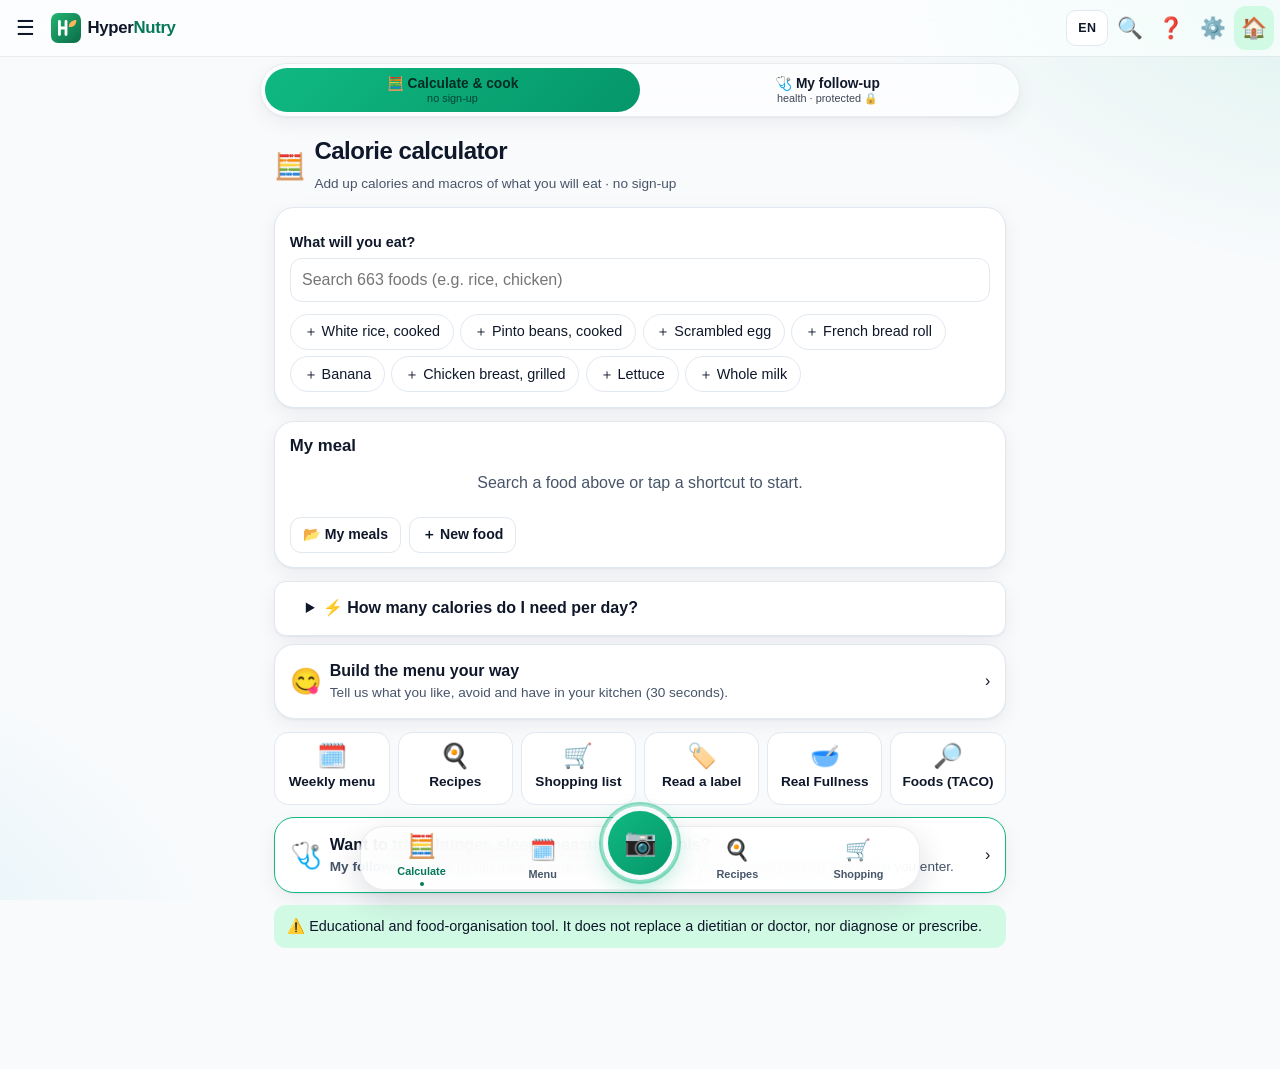
==== index.html @ 32ed301c "v0.2.1: base visual mobile (design system do blueprint) - Cores Obsidiana/Alabastro + Esmeralda, Âmb" ====
<!doctype html>
<html lang="pt-BR">
<head>
<meta charset="utf-8">
<meta name="viewport" content="width=device-width, initial-scale=1, viewport-fit=cover">
<title>HyperNutry</title>
<meta name="description" content="HyperNutry — nutrição fácil, ao alcance de todos. Saciedade de verdade, sem passar fome.">
<meta name="theme-color" content="#f8fafc" media="(prefers-color-scheme: light)">
<meta name="theme-color" content="#0f172a" media="(prefers-color-scheme: dark)">
<link rel="manifest" href="manifest.json">
<link rel="icon" href="img/favicon.png">
<link rel="apple-touch-icon" href="img/apple-touch-icon.png">
<link rel="stylesheet" href="css/style.css">
</head>
<body>
<header id="top" class="top"></header>
<nav id="parts" class="parts hide" aria-label="Partes do app"></nav>
<main><div id="app" aria-live="polite"></div></main>
<nav id="bn" class="bn hide" aria-label="Navegação"></nav>
<div id="layers"></div>
<noscript>O HyperNutry precisa de JavaScript ativado.</noscript>
<script src="js/data-foods.js"></script>
<script src="js/data-taco.js"></script>
<script src="js/data-recipes.js"></script>
<script src="js/calc.js"></script>
<script src="js/ocr.js"></script>
<script src="js/core.js"></script>
<script src="js/ui.js"></script>
<script src="js/v-home.js"></script>
<script src="js/v-food.js"></script>
<script src="js/v-plan.js"></script>
<script src="js/v-body.js"></script>
<script src="js/v-meta.js"></script>
<script src="js/v-calc.js"></script>
<script>HN.start();</script>
</body>
</html>
---- css/style.css ----
/* HyperNutry — estilo mobile-first. Sem framework. Tamanhos em rem (texto cresce até 200%). */
/* Design system (v0.2.1): Obsidiana/Alabastro + Verde Esmeralda, vidro (glass) no cabeçalho, seletor e barras.
 * Cores de destaque (#10B981, #F59E0B) são para preencher; texto colorido usa a versão escura (--brand-tx),
 * porque o verde vivo sobre branco não passa no contraste mínimo (WCAG 4,5:1). */
:root {
  --bg: #f8fafc; --card: #ffffff; --ink: #0f172a; --muted: #475569; --line: #e2e8f0;
  --brand: #10b981; --brand-2: #059669; --brand-ink: #022c22; --brand-tx: #047857; --brand-soft: #d1fae5;
  --accent: #f59e0b; --accent-ink: #1c1917; --accent-soft: #fef3c7;
  --cyan: #06b6d4; --violet: #8b5cf6; --violet-strong: #7c3aed; --violet-soft: #ede9fe; --sage: #94a3b8;
  --warn: #b45309; --warn-soft: #fef3c7; --bad: #b91c1c; --bad-soft: #fee2e2; --ok: #047857; --ok-soft: #d1fae5;
  --glass: rgba(255,255,255,.65); --glass-bar: rgba(255,255,255,.88); --glass-solid: #ffffff; --glass-border: rgba(15,23,42,.08); --blur: blur(20px) saturate(180%);
  --shadow: 0 1px 2px rgba(15,23,42,.05), 0 6px 20px rgba(15,23,42,.06);
  --shadow-float: 0 10px 30px rgba(15,23,42,.14);
  --glow-a: rgba(16,185,129,.16); --glow-b: rgba(6,182,212,.12);
  --r: 20px; --hh: 56px; --bn: 74px; --fs: 100%;
  --ease: cubic-bezier(.4,0,.2,1); --spring: cubic-bezier(.34,1.56,.64,1);
  --font: "SF Pro Display", "SF Pro Text", -apple-system, BlinkMacSystemFont, "Inter", "Plus Jakarta Sans", "Segoe UI", Roboto, "Helvetica Neue", sans-serif;
}
:root[data-theme="dark"] {
  --bg: #0f172a; --card: #1e293b; --ink: #f1f5f9; --muted: #94a3b8; --line: #334155;
  --brand-ink: #022c22; --brand-tx: #34d399; --brand-soft: #064e3b;
  --accent-soft: #451a03; --violet-soft: #2e1065;
  --warn: #fbbf24; --warn-soft: #422006; --bad: #fca5a5; --bad-soft: #450a0a; --ok: #6ee7b7; --ok-soft: #064e3b;
  --glass: rgba(30,41,59,.70); --glass-bar: rgba(30,41,59,.90); --glass-solid: #1e293b; --glass-border: rgba(255,255,255,.10);
  --shadow: 0 1px 2px rgba(0,0,0,.4); --shadow-float: 0 10px 30px rgba(0,0,0,.5);
  --glow-a: rgba(16,185,129,.14); --glow-b: rgba(139,92,246,.10);
}
@media (prefers-color-scheme: dark) {
  :root:not([data-theme="light"]):not([data-theme="dark"]) {
    --bg: #0f172a; --card: #1e293b; --ink: #f1f5f9; --muted: #94a3b8; --line: #334155;
    --brand-ink: #022c22; --brand-tx: #34d399; --brand-soft: #064e3b;
    --accent-soft: #451a03; --violet-soft: #2e1065;
    --warn: #fbbf24; --warn-soft: #422006; --bad: #fca5a5; --bad-soft: #450a0a; --ok: #6ee7b7; --ok-soft: #064e3b;
    --glass: rgba(30,41,59,.70); --glass-bar: rgba(30,41,59,.90); --glass-solid: #1e293b; --glass-border: rgba(255,255,255,.10);
    --shadow: 0 1px 2px rgba(0,0,0,.4); --shadow-float: 0 10px 30px rgba(0,0,0,.5);
    --glow-a: rgba(16,185,129,.14); --glow-b: rgba(139,92,246,.10);
  }
}
:root[data-contrast="alto"] { --ink: #000; --muted: #222; --line: #000; --bg: #fff; --card: #fff; --brand: #047857; --brand-ink: #fff; --brand-tx: #065f46; --glass: #fff; --glass-bar: #fff; --glow-a: transparent; --glow-b: transparent; }
:root[data-contrast="alto"][data-theme="dark"] { --ink: #fff; --muted: #eee; --line: #fff; --bg: #000; --card: #000; --brand: #5df0a8; --brand-ink: #000; --brand-tx: #5df0a8; --glass: #000; --glass-bar: #000; }
:root[data-links="sub"] a { text-decoration: underline; }
:root[data-motion="reduzir"] * { animation: none !important; transition: none !important; }
@media (prefers-reduced-motion: reduce) { * { animation: none !important; transition: none !important; } }

* { box-sizing: border-box; -webkit-tap-highlight-color: transparent; }
html { font-size: var(--fs); scroll-padding-top: calc(var(--hh) + 8px); }
body { margin: 0; background: var(--bg); color: var(--ink); font: 1rem/1.5 var(--font); overflow-x: hidden; }
h1, h2, h3 { line-height: 1.2; margin: 0 0 .5rem; }
h1 { font-size: 1.5rem; } h2 { font-size: 1.2rem; } h3 { font-size: 1.05rem; }
p { margin: 0 0 .75rem; }
a { color: var(--brand-tx); }
button, input, select, textarea { font: inherit; color: inherit; }
img, svg { max-width: 100%; }
.muted { color: var(--muted); } .small { font-size: .85rem; } .tiny { font-size: .75rem; }
.center { text-align: center; } .right { text-align: right; } .grow { flex: 1; min-width: 0; }
.row { display: flex; gap: .5rem; align-items: center; } .wrap { flex-wrap: wrap; } .col { display: flex; flex-direction: column; gap: .5rem; }
.gap1 { gap: .25rem; } .gap3 { gap: 1rem; } .mt { margin-top: .75rem; } .mb { margin-bottom: .75rem; } .mt2 { margin-top: 1.25rem; }
.hide { display: none !important; }
.sr { position: absolute; width: 1px; height: 1px; overflow: hidden; clip: rect(0 0 0 0); white-space: nowrap; }

/* cabeçalho */
.top { position: sticky; top: 0; z-index: 30; height: var(--hh); display: flex; align-items: center; gap: .1rem; padding: 0 .35rem; padding-top: env(safe-area-inset-top); box-sizing: content-box; background: var(--glass); -webkit-backdrop-filter: var(--blur); backdrop-filter: var(--blur); border-bottom: 1px solid var(--glass-border); }
.ib { width: 2.5rem; height: 2.75rem; min-width: 2.5rem; border: 0; background: transparent; border-radius: 12px; font-size: 1.3rem; display: grid; place-items: center; cursor: pointer; color: var(--ink); }
.ib:active { background: var(--brand-soft); }
.ib[aria-current="page"] { background: var(--brand-soft); }
.brand { display: flex; align-items: center; gap: .4rem; border: 0; background: transparent; padding: .25rem; cursor: pointer; min-width: 0; font-weight: 800; font-size: 1.05rem; letter-spacing: -.02em; color: var(--ink); }
.brand svg { width: 30px; height: 30px; flex: none; }
.brand b { color: var(--brand-tx); }
.langbtn { font-size: .78rem; font-weight: 800; letter-spacing: .02em; border: 1.5px solid var(--line); border-radius: 10px; width: 2.6rem; height: 2.2rem; background: var(--card); cursor: pointer; }
@media (max-width: 400px) { .brand span { display: none; } }

/* área principal */
main { padding: .85rem .9rem calc(var(--bn) + 1.2rem); max-width: 760px; margin: 0 auto; min-height: calc(100vh - var(--hh)); }
main.wide { max-width: 1100px; }
.view { animation: vin .22s var(--ease); }
@keyframes vin { from { opacity: 0; transform: translateY(8px); } to { opacity: 1; transform: none; } }
.page-title { display: flex; align-items: center; gap: .5rem; margin-bottom: .75rem; }
.page-title .em { font-size: 1.6rem; }

/* cartões */
.card { background: var(--card); border: 1px solid var(--line); border-radius: var(--r); padding: .9rem; box-shadow: var(--shadow); margin-bottom: .8rem; }
.card.tap { cursor: pointer; transition: transform .15s var(--ease); } .card.tap:active { transform: scale(.985); }
.card h3 { margin-bottom: .35rem; }
.hero { background: radial-gradient(120% 140% at 100% 0%, rgba(16,185,129,.55), transparent 55%), radial-gradient(90% 120% at 0% 100%, rgba(6,182,212,.35), transparent 60%), #0f172a; color: #f8fafc; border: 1px solid rgba(255,255,255,.08); }
.hero .muted { color: rgba(255,255,255,.85); } .hero a { color: #fff; }
.notice { border-radius: 12px; padding: .65rem .8rem; font-size: .9rem; margin-bottom: .75rem; }
.notice.info { background: var(--brand-soft); } .notice.warn { background: var(--warn-soft); } .notice.bad { background: var(--bad-soft); } .notice.ok { background: var(--ok-soft); }

/* botões e campos */
.btn { display: inline-flex; align-items: center; justify-content: center; gap: .4rem; min-height: 2.75rem; padding: .55rem 1.1rem; border: 0; border-radius: 14px; background: var(--brand); color: var(--brand-ink); font-weight: 700; cursor: pointer; text-decoration: none; transition: transform .12s var(--ease); }
.btn:active { transform: scale(.97); }
.btn.sec { background: var(--brand-soft); color: var(--ink); } .btn.ghost { background: transparent; border: 1.5px solid var(--line); color: var(--ink); }
.btn.acc { background: var(--accent); color: var(--accent-ink); } .btn.bad { background: var(--bad); color: #fff; }
.btn.sm { min-height: 2.25rem; padding: .3rem .75rem; font-size: .88rem; border-radius: 11px; } .btn.block { display: flex; width: 100%; }
.btn[disabled] { opacity: .5; pointer-events: none; }
label.f { display: block; font-weight: 600; font-size: .9rem; margin: .65rem 0 .25rem; }
input[type=text], input[type=number], input[type=date], input[type=search], select, textarea { width: 100%; min-height: 2.75rem; padding: .5rem .7rem; border: 1.5px solid var(--line); border-radius: 12px; background: var(--card); }
textarea { min-height: 6rem; }
input:focus, select:focus, textarea:focus, button:focus-visible, .chip:focus-visible, .card.tap:focus-visible { outline: 3px solid color-mix(in srgb, var(--brand) 55%, transparent); outline-offset: 2px; }
input[type=range] { width: 100%; accent-color: var(--brand); height: 2rem; }
.chips { display: flex; flex-wrap: wrap; gap: .4rem; }
.chip { border: 1.5px solid var(--line); background: var(--card); border-radius: 999px; padding: .35rem .8rem; min-height: 2.25rem; cursor: pointer; font-size: .9rem; display: inline-flex; align-items: center; gap: .3rem; }
.chip.on { background: var(--brand); border-color: var(--brand); color: var(--brand-ink); font-weight: 700; }
.chip.dis { opacity: .45; pointer-events: none; }
.tabs { display: flex; gap: .25rem; overflow-x: auto; padding-bottom: .35rem; margin-bottom: .6rem; scrollbar-width: thin; }
.tab { flex: none; border: 0; background: transparent; padding: .5rem .85rem; border-radius: 999px; font-weight: 700; color: var(--muted); cursor: pointer; }
.tab.on { background: var(--brand); color: var(--brand-ink); }
.badge { display: inline-block; padding: .1rem .5rem; border-radius: 999px; font-size: .72rem; font-weight: 700; background: var(--brand-soft); color: var(--ink); }
.badge.warn { background: var(--warn-soft); } .badge.bad { background: var(--bad-soft); } .badge.ok { background: var(--ok-soft); }
.stars { color: var(--accent); letter-spacing: 1px; white-space: nowrap; }

/* grade de atalhos */
.grid { display: grid; grid-template-columns: repeat(4, minmax(0, 1fr)); gap: .5rem; }
.sc { display: flex; flex-direction: column; align-items: center; gap: .15rem; padding: .6rem .2rem; border: 0; border-radius: 14px; background: var(--card); border: 1px solid var(--line); cursor: pointer; font-size: .72rem; font-weight: 700; text-align: center; min-height: 4.6rem; }
.sc .e { font-size: 1.5rem; } .sc:active { background: var(--brand-soft); }
@media (min-width: 560px) { .grid { grid-template-columns: repeat(6, minmax(0, 1fr)); } }
.sc { min-width: 0; overflow-wrap: break-word; hyphens: auto; }

/* barra de progresso / faixa */
.bar { height: .8rem; border-radius: 999px; background: var(--line); position: relative; overflow: hidden; }
.bar > i { position: absolute; left: 0; top: 0; bottom: 0; background: var(--brand); border-radius: 999px; transition: width .4s var(--ease); }
.range { height: 1.1rem; border-radius: 999px; background: var(--line); position: relative; }
.range .zone { position: absolute; top: 0; bottom: 0; background: var(--ok-soft); border: 1.5px solid var(--brand); border-radius: 999px; }
.range .dot { position: absolute; top: -3px; width: 1.4rem; height: 1.4rem; margin-left: -.7rem; border-radius: 50%; background: var(--accent); border: 3px solid var(--card); box-shadow: var(--shadow); }

/* escala de fome */
.scale { display: grid; grid-template-columns: repeat(10, 1fr); gap: 3px; }
.scale button { border: 1.5px solid var(--line); background: var(--card); border-radius: 10px; min-height: 2.6rem; font-weight: 800; cursor: pointer; padding: 0; }
.scale button.on { background: var(--brand); color: var(--brand-ink); border-color: var(--brand); transform: scale(1.08); }
.scale-lab { display: flex; justify-content: space-between; font-size: .72rem; color: var(--muted); margin-top: .2rem; }

/* listas */
.list { display: flex; flex-direction: column; }
.li { display: flex; align-items: center; gap: .7rem; padding: .7rem .2rem; border-bottom: 1px solid var(--line); background: transparent; border-left: 0; border-right: 0; border-top: 0; text-align: left; width: 100%; cursor: pointer; }
.li:last-child { border-bottom: 0; } .li .e { font-size: 1.4rem; width: 2rem; text-align: center; flex: none; }
.li .t { font-weight: 700; } .li .s { color: var(--muted); font-size: .85rem; }
.kv { display: flex; justify-content: space-between; padding: .35rem 0; border-bottom: 1px dashed var(--line); } .kv:last-child { border: 0; }
.stat { display: grid; grid-template-columns: repeat(3, 1fr); gap: .5rem; text-align: center; }
.stat div { background: var(--brand-soft); border-radius: 12px; padding: .5rem .2rem; } .stat b { display: block; font-size: 1.15rem; } .stat span { font-size: .72rem; color: var(--muted); }

/* tabelas (cabeçalho e 1ª coluna fixos) */
.tbl-wrap { overflow: auto; max-height: 70vh; border: 1px solid var(--line); border-radius: 12px; background: var(--card); }
table.tbl { border-collapse: separate; border-spacing: 0; min-width: 100%; font-size: .85rem; }
.tbl th, .tbl td { padding: .45rem .55rem; border-bottom: 1px solid var(--line); text-align: center; background: var(--card); }
.tbl thead th { position: sticky; top: 0; z-index: 2; font-size: .75rem; }
.tbl th:first-child, .tbl td:first-child { position: sticky; left: 0; z-index: 1; text-align: left; min-width: 11rem; max-width: 13rem; box-shadow: 1px 0 0 var(--line); }
.tbl thead th:first-child { z-index: 3; }
.tbl .hl { background: var(--brand-soft); }
.s2 { color: var(--ok); font-weight: 800; } .s1 { color: var(--warn); font-weight: 800; } .s0 { color: var(--muted); }

/* navegação */
.scrim { position: fixed; inset: 0; z-index: 40; background: rgba(0,0,0,.45); animation: fin .18s ease; }
@keyframes fin { from { opacity: 0; } to { opacity: 1; } }
.drawer { position: fixed; top: 0; bottom: 0; left: 0; z-index: 41; width: min(86vw, 20rem); background: var(--card); box-shadow: 4px 0 24px rgba(0,0,0,.25); overflow-y: auto; scrollbar-width: thin; animation: dslide .22s var(--ease); padding-bottom: 2rem; }
@keyframes dslide { from { transform: translateX(-100%); } to { transform: none; } }
.drawer h4 { margin: 1rem 1rem .25rem; font-size: .72rem; text-transform: uppercase; letter-spacing: .08em; color: var(--muted); }
.drawer .dh { display: flex; align-items: center; justify-content: space-between; padding: .5rem .5rem .5rem 1rem; position: sticky; top: 0; background: var(--card); border-bottom: 1px solid var(--line); z-index: 1; }
.dl { display: flex; align-items: center; gap: .8rem; width: 100%; padding: .7rem 1rem; border: 0; background: transparent; text-align: left; cursor: pointer; font-weight: 600; min-height: 2.9rem; }
.dl:active, .dl.on { background: var(--brand-soft); } .dl .e { width: 1.6rem; text-align: center; font-size: 1.2rem; }
.sheet { position: fixed; left: 0; right: 0; bottom: 0; z-index: 41; max-height: 92vh; overflow: auto; background: var(--card); border-radius: 22px 22px 0 0; padding: 1rem .95rem calc(1.2rem + env(safe-area-inset-bottom)); animation: sup .22s var(--ease); max-width: 760px; margin: 0 auto; }
@keyframes sup { from { transform: translateY(100%); } to { transform: none; } }
.sheet .grab { width: 2.5rem; height: 4px; border-radius: 4px; background: var(--line); margin: -.4rem auto .7rem; }
.full { position: fixed; inset: 0; z-index: 42; background: var(--bg); overflow: auto; animation: sup .22s var(--ease); }
.full .fh { position: sticky; top: 0; display: flex; align-items: center; gap: .3rem; padding: .3rem .5rem; background: var(--card); border-bottom: 1px solid var(--line); z-index: 2; }
.toast { position: fixed; left: 50%; bottom: calc(var(--bn) + 1.4rem); transform: translateX(-50%); z-index: 60; background: #0f172a; color: #f8fafc; padding: .6rem 1rem; border-radius: 14px; border: 1px solid rgba(255,255,255,.12); font-size: .9rem; max-width: 90vw; box-shadow: 0 6px 24px rgba(0,0,0,.3); animation: tin .2s var(--ease); }
@keyframes tin { from { opacity: 0; transform: translate(-50%, 10px); } to { opacity: 1; transform: translate(-50%, 0); } }
.fade-more { position: relative; } .fade-more::after { content: ""; position: sticky; display: block; bottom: 0; height: 1.6rem; background: linear-gradient(transparent, var(--card)); pointer-events: none; }

/* wizard */
.wiz-top { position: sticky; top: var(--hh); z-index: 5; background: var(--bg); padding: .4rem 0 .6rem; }
.wiz-dots { display: flex; gap: 4px; } .wiz-dots i { flex: 1; height: 5px; border-radius: 5px; background: var(--line); } .wiz-dots i.on { background: var(--brand); }
.icons { display: grid; grid-template-columns: repeat(3, 1fr); gap: .5rem; }
.ico { display: flex; flex-direction: column; align-items: center; gap: .2rem; padding: .7rem .3rem; border: 1.5px solid var(--line); border-radius: 14px; background: var(--card); cursor: pointer; font-size: .8rem; font-weight: 700; text-align: center; }
.ico .e { font-size: 1.7rem; } .ico.on { border-color: var(--brand); background: var(--brand-soft); box-shadow: inset 0 0 0 1px var(--brand); }
.mode { display: block; width: 100%; text-align: left; border: 2px solid var(--line); background: var(--card); border-radius: 16px; padding: .9rem; cursor: pointer; margin-bottom: .6rem; }
.mode.on { border-color: var(--brand); background: var(--brand-soft); } .mode.dis { opacity: .5; pointer-events: none; }
.mode h3 { display: flex; gap: .5rem; align-items: center; }

/* cozinha */
.timer { font-size: 3rem; font-weight: 800; text-align: center; font-variant-numeric: tabular-nums; }
.step-big { font-size: 1.25rem; line-height: 1.45; }
.step-n { display: inline-grid; place-items: center; width: 2rem; height: 2rem; border-radius: 50%; background: var(--brand); color: var(--brand-ink); font-weight: 800; margin-right: .5rem; }
.week { display: grid; gap: .5rem; } .day { background: var(--card); border: 1px solid var(--line); border-radius: 14px; padding: .6rem .7rem; }
.day h4 { margin: 0 0 .3rem; font-size: .95rem; }
.meal { display: flex; align-items: center; gap: .5rem; padding: .3rem 0; font-size: .9rem; } .meal .m { width: 4.6rem; flex: none; color: var(--muted); font-size: .75rem; font-weight: 700; text-transform: uppercase; }
.meal button.name { flex: 1; text-align: left; border: 0; background: transparent; cursor: pointer; font-weight: 600; padding: .2rem 0; }
.chk { display: flex; align-items: center; gap: .7rem; padding: .55rem 0; border-bottom: 1px dashed var(--line); } .chk input { width: 1.4rem; height: 1.4rem; accent-color: var(--brand); flex: none; }
.chk.done .tx { text-decoration: line-through; opacity: .55; }
.sem { display: inline-block; width: 1rem; height: 1rem; border-radius: 50%; vertical-align: -2px; } .sem.verde { background: #2f9e44; } .sem.amarelo { background: #f2b705; } .sem.vermelho { background: #e03131; } .sem.cinza { background: #868e96; }
.big-sem { display: flex; align-items: center; gap: .8rem; padding: .9rem; border-radius: 16px; font-weight: 800; font-size: 1.1rem; }
.big-sem.verde { background: var(--ok-soft); } .big-sem.amarelo { background: var(--warn-soft); } .big-sem.vermelho { background: var(--bad-soft); } .big-sem.cinza { background: var(--line); }
.bars .b { display: flex; align-items: center; gap: .5rem; margin: .25rem 0; font-size: .85rem; } .bars .b span.l { width: 6.5rem; flex: none; } .bars .b .bar { flex: 1; } .bars .b span.v { width: 2.4rem; text-align: right; font-weight: 700; }
details.acc { border: 1px solid var(--line); border-radius: 12px; background: var(--card); margin-bottom: .5rem; } details.acc summary { padding: .7rem .9rem; font-weight: 700; cursor: pointer; } details.acc > div { padding: 0 .9rem .8rem; }
.fab { position: fixed; right: .9rem; bottom: calc(var(--bn) + 1.4rem); z-index: 24; width: 3.4rem; height: 3.4rem; border-radius: 50%; border: 0; background: var(--accent); color: #fff; font-size: 1.8rem; box-shadow: 0 6px 18px rgba(232,89,12,.45); cursor: pointer; }
@media print { .top, .bn, .fab, .no-print { display: none !important; } body { background: #fff; color: #000; } main { padding: 0; max-width: none; } .card { box-shadow: none; break-inside: avoid; } }
.tbl tr.grp th { background: var(--brand-soft); text-align: left; font-size: .75rem; max-width: none; }
.sc { font-size: .85rem; line-height: 1.2; }
html { scroll-padding-top: calc(var(--hh) + 56px); }
/* calculadora */
.kcal-big { font-size: 2.25rem; font-weight: 700; line-height: 1; color: var(--brand-tx); font-variant-numeric: tabular-nums; letter-spacing: -.02em; }
.pbar { display: flex; height: .7rem; border-radius: 99px; overflow: hidden; background: var(--line); margin: .5rem 0; }
.pbar i { display: block; height: 100%; }
.ci { display: flex; align-items: center; gap: .4rem; padding: .5rem 0; border-bottom: 1px solid var(--line); }
.ci .nm { flex: 1; min-width: 0; font-weight: 600; font-size: .95rem; }
.ci input[type=number] { width: 4.6rem; padding: .4rem; text-align: center; }
.ci select { width: auto; max-width: 7rem; padding: .4rem; }
.like3 { display: flex; flex-wrap: wrap; gap: .4rem; }
.like3 button { border: 1.5px solid var(--line); background: var(--card); color: var(--ink); border-radius: 99px; padding: .45rem .8rem; font: inherit; min-height: 44px; cursor: pointer; }
.like3 button.up { background: var(--brand-soft); border-color: var(--brand); font-weight: 700; }
.like3 button.down { text-decoration: line-through; opacity: .65; border-style: dashed; }

/* ===== Design system v0.2.1 ===== */
/* fundo com brilho suave: dá ao vidro algo para desfocar, sem imagem (leve para celular simples) */
body { background:
  radial-gradient(60rem 40rem at 110% -10%, var(--glow-a), transparent 60%),
  radial-gradient(50rem 36rem at -20% 110%, var(--glow-b), transparent 60%) fixed, var(--bg); }
/* tipografia: Display L 36pt (números do dia), Title 1 24pt, Body 16pt/1.5, Caption 12pt */
.t-display { font-size: 2.25rem; font-weight: 700; line-height: 1.05; letter-spacing: -.02em; font-variant-numeric: tabular-nums; }
.t-title { font-size: 1.5rem; font-weight: 600; letter-spacing: -.01em; }
.t-caption, .badge { font-size: .75rem; font-weight: 500; }
h1 { letter-spacing: -.02em; } h2 { font-weight: 650; letter-spacing: -.01em; }
.num, .stat b, .timer, .kv, input[type=number], .ci, .bars .b span.v { font-variant-numeric: tabular-nums; }
.card { border-radius: var(--r); }
.btn { background: linear-gradient(135deg, var(--brand), var(--brand-2)); }
.btn.sec { background: var(--brand-soft); } .btn.ghost { background: transparent; } .btn.acc { background: var(--accent); } .btn.bad { background: var(--bad); color: #fff; }
.chip.on, .tab.on { animation: pop .22s var(--spring); }
@keyframes pop { 0% { transform: scale(.92); } 100% { transform: scale(1); } }

/* seletor das duas partes: pílula segmentada de vidro. A = esmeralda; B (saúde, LGPD) = violeta com cadeado */
.parts { position: sticky; top: calc(var(--hh) + env(safe-area-inset-top)); z-index: 29; padding: .4rem .6rem; background: transparent; }
.parts.hide { display: none; }
.parts .seg { position: relative; display: grid; grid-template-columns: 1fr 1fr; gap: 0; max-width: 760px; margin: 0 auto; padding: 4px; border-radius: 999px; background: var(--glass); -webkit-backdrop-filter: var(--blur); backdrop-filter: var(--blur); border: 1px solid var(--glass-border); box-shadow: var(--shadow); }
.parts .seg i { position: absolute; top: 4px; bottom: 4px; left: 4px; width: calc(50% - 4px); border-radius: 999px; background: linear-gradient(135deg, var(--brand), var(--brand-2)); transition: transform .25s var(--ease), background .25s var(--ease); }
.parts .seg.b i { transform: translateX(100%); background: var(--violet-strong); }
.parts button { position: relative; z-index: 1; min-height: 44px; border: 0; border-radius: 999px; background: transparent; color: var(--ink); font: inherit; font-weight: 700; font-size: .86rem; line-height: 1.15; padding: .25rem .5rem; cursor: pointer; transition: color .2s var(--ease); }
.parts button.on { color: var(--brand-ink); }
.parts .seg.b button.on { color: #fff; }
.parts .tag { display: block; font-size: .68rem; font-weight: 500; opacity: .8; }
html { scroll-padding-top: calc(var(--hh) + 64px); }

/* barra de baixo flutuante: até 4 favoritos + câmera fixa no centro (zona do polegar) */
.bn { position: fixed; left: .6rem; right: .6rem; bottom: calc(.6rem + env(safe-area-inset-bottom)); z-index: 25; height: 4rem; max-width: 560px; margin: 0 auto; display: grid; grid-template-columns: 1fr 1fr 4.6rem 1fr 1fr; align-items: center; border-radius: 24px; background: var(--glass-bar); -webkit-backdrop-filter: var(--blur); backdrop-filter: var(--blur); border: 1px solid var(--glass-border); box-shadow: var(--shadow-float); }
.bn button { height: 100%; border: 0; background: transparent; display: flex; flex-direction: column; align-items: center; justify-content: center; gap: 1px; font-size: .68rem; font-weight: 700; color: var(--muted); cursor: pointer; min-width: 0; padding: 0 2px; border-radius: 18px; }
.bn button .e { font-size: 1.3rem; transition: transform .2s var(--spring); }
.bn button.on { color: var(--brand-tx); } .bn button.on .e { transform: translateY(-1px) scale(1.14); }
.bn button.on::after { content: ""; width: 4px; height: 4px; border-radius: 50%; background: currentColor; margin-top: 1px; }
.bn span.l { white-space: nowrap; overflow: hidden; text-overflow: ellipsis; max-width: 100%; }
.bn .cam { justify-self: center; width: 4rem; height: 4rem; margin-top: -1.9rem; border-radius: 50%; color: var(--brand-ink); background: linear-gradient(135deg, var(--brand), var(--brand-2)); box-shadow: 0 0 0 5px var(--bg), 0 0 0 7px rgba(16,185,129,.35), 0 8px 24px rgba(16,185,129,.45); font-size: 0; gap: 0; }
.bn .cam .e { font-size: 1.65rem; } .bn .cam:active { transform: scale(.94); }
.bn .cam::before { content: ""; position: absolute; inset: -7px; border-radius: 50%; box-shadow: 0 0 0 2px rgba(16,185,129,.5); animation: glow 2.4s ease-in-out infinite; pointer-events: none; }
.bn .cam { position: relative; }
@keyframes glow { 0%, 100% { opacity: .2; transform: scale(1); } 50% { opacity: .9; transform: scale(1.06); } }
.bn .gap { visibility: hidden; }
:root[data-part="B"] .bn button.on { color: var(--violet-strong); }
@media (prefers-color-scheme: dark) { :root:not([data-theme="light"])[data-part="B"] .bn button.on { color: #c4b5fd; } }
:root[data-theme="dark"][data-part="B"] .bn button.on { color: #c4b5fd; }
main { padding-bottom: calc(var(--bn) + 2.2rem + env(safe-area-inset-bottom)); }

/* gaveta, folhas e tela cheia com vidro e movimento de mola */
.drawer { background: var(--glass-solid); }
.sheet { background: var(--glass); -webkit-backdrop-filter: var(--blur); backdrop-filter: var(--blur); border: 1px solid var(--glass-border); border-bottom: 0; animation: sup .28s var(--spring); }
.scrim { background: rgba(15,23,42,.45); }
.full .fh { background: var(--glass); -webkit-backdrop-filter: var(--blur); backdrop-filter: var(--blur); }

/* escolha do modo da câmera */
.scanmodes { display: grid; gap: .5rem; }
.scanmodes .li { border: 1px solid var(--line); border-radius: 16px; padding: .75rem .8rem; background: var(--card); }
.scanmodes .li[aria-disabled="true"] { opacity: .55; cursor: default; }
.lock-b { color: var(--violet-strong); }
.privacy { display: inline-flex; align-items: center; gap: .35rem; font-size: .75rem; font-weight: 600; padding: .25rem .6rem; border-radius: 999px; background: var(--brand-soft); color: var(--ink); }

/* vidro desligado: navegador sem suporte, alto contraste ou quem pede menos transparência — fundo sólido */
@supports not ((backdrop-filter: blur(1px)) or (-webkit-backdrop-filter: blur(1px))) {
  :root { --glass: var(--glass-solid); --glass-bar: var(--glass-solid); }
}
@media (prefers-reduced-transparency: reduce) { :root { --glass: var(--glass-solid); --glass-bar: var(--glass-solid); } }
:root[data-contrast="alto"] .top, :root[data-contrast="alto"] .bn, :root[data-contrast="alto"] .parts .seg { -webkit-backdrop-filter: none; backdrop-filter: none; border-color: var(--ink); }
:root[data-motion="reduzir"] .bn .cam::before { display: none; }
@media (prefers-reduced-motion: reduce) { .bn .cam::before { display: none; } }
@media print { .parts { display: none !important; } }
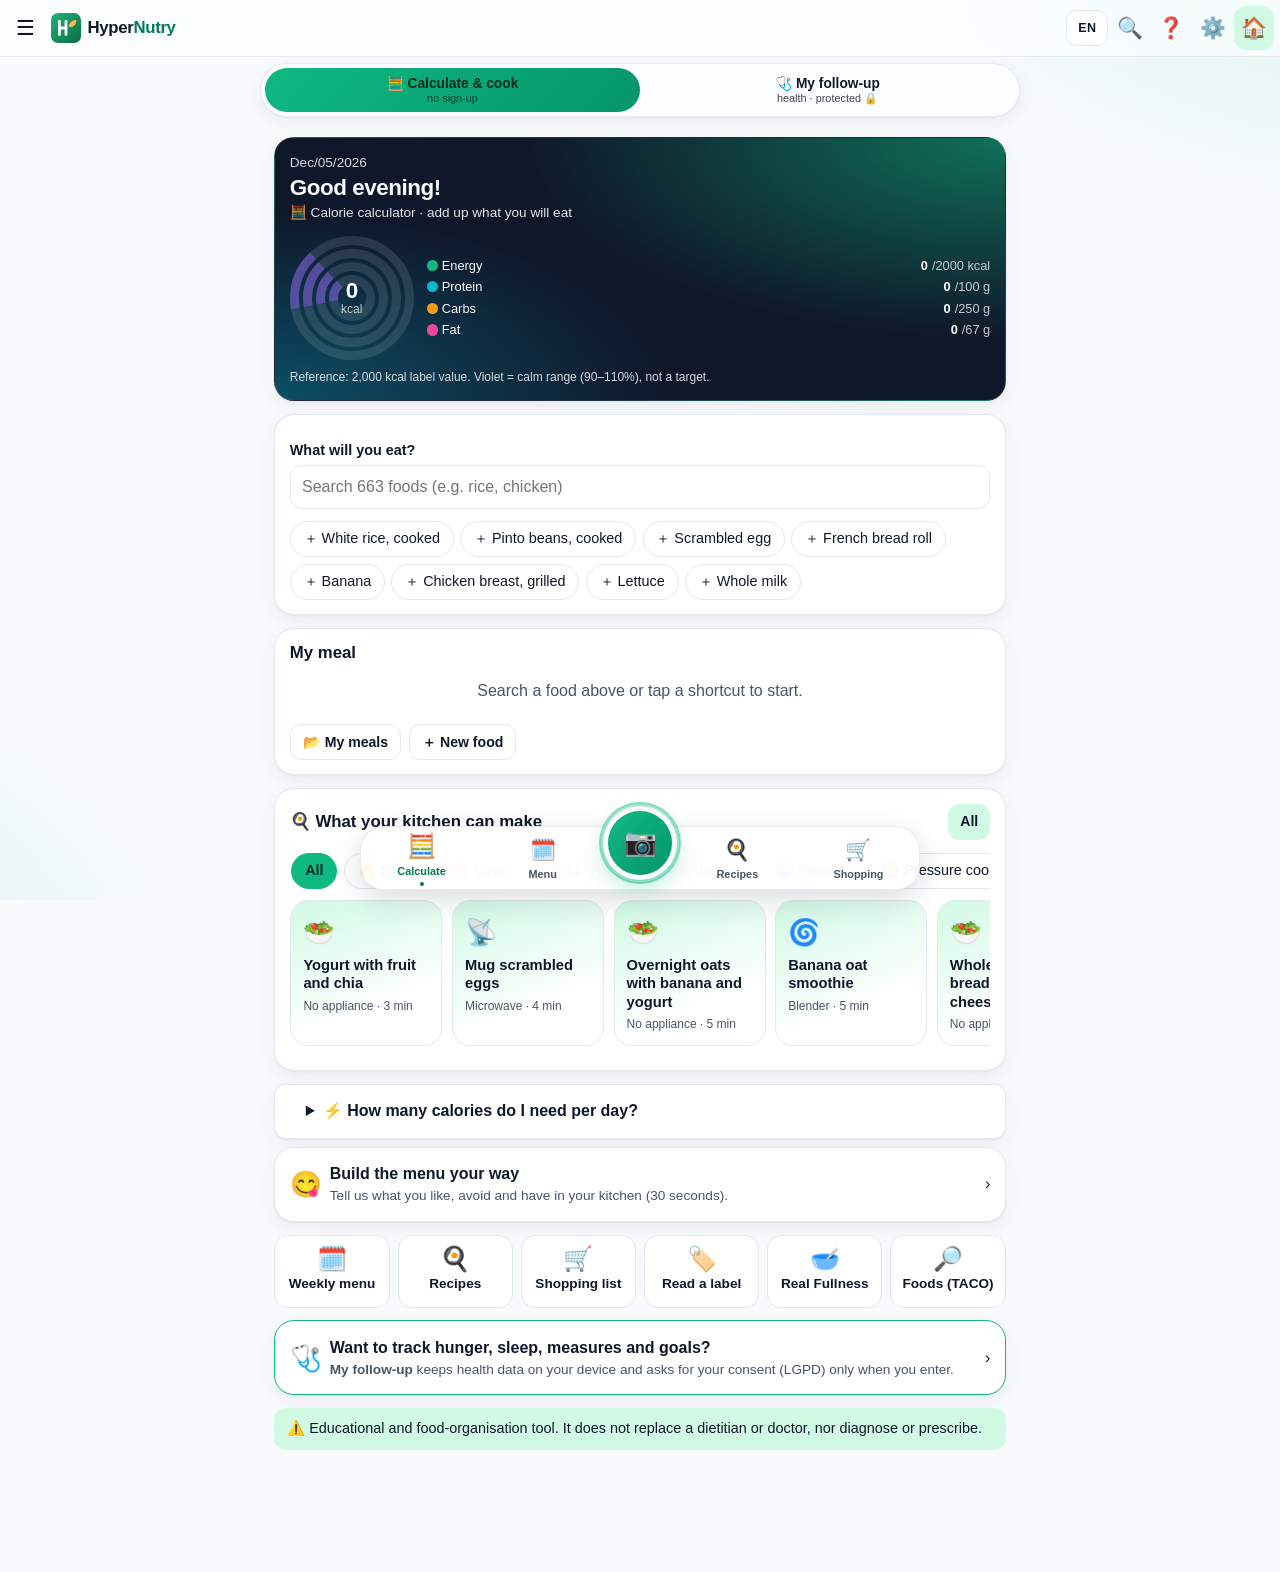
==== commit 3f9172d2: "v0.2.3: câmera em tela cheia, código de barras e OCR hospedado - js/v-scan.js: visor com 4 modos (Ró" ====
--- a/index.html
+++ b/index.html
@@ -32,6 +32,7 @@
 <script src="js/v-body.js"></script>
 <script src="js/v-meta.js"></script>
 <script src="js/v-calc.js"></script>
+<script src="js/v-scan.js"></script>
 <script>HN.start();</script>
 </body>
 </html>
--- a/css/style.css
+++ b/css/style.css
@@ -262,13 +262,6 @@
 .scrim { background: rgba(15,23,42,.45); }
 .full .fh { background: var(--glass); -webkit-backdrop-filter: var(--blur); backdrop-filter: var(--blur); }
 
-/* escolha do modo da câmera */
-.scanmodes { display: grid; gap: .5rem; }
-.scanmodes .li { border: 1px solid var(--line); border-radius: 16px; padding: .75rem .8rem; background: var(--card); }
-.scanmodes .li[aria-disabled="true"] { opacity: .55; cursor: default; }
-.lock-b { color: var(--violet-strong); }
-.privacy { display: inline-flex; align-items: center; gap: .35rem; font-size: .75rem; font-weight: 600; padding: .25rem .6rem; border-radius: 999px; background: var(--brand-soft); color: var(--ink); }
-
 /* vidro desligado: navegador sem suporte, alto contraste ou quem pede menos transparência — fundo sólido */
 @supports not ((backdrop-filter: blur(1px)) or (-webkit-backdrop-filter: blur(1px))) {
   :root { --glass: var(--glass-solid); --glass-bar: var(--glass-solid); }
@@ -278,3 +271,91 @@
 :root[data-motion="reduzir"] .bn .cam::before { display: none; }
 @media (prefers-reduced-motion: reduce) { .bn .cam::before { display: none; } }
 @media print { .parts { display: none !important; } }
+
+/* ===== Inícios (v0.2.2): anel adaptativo, escala de fome deslizante, carrossel por aparelho ===== */
+.ring-wrap { display: flex; align-items: center; gap: 1rem; flex-wrap: wrap; }
+.ring { position: relative; flex: none; }
+.ring svg { width: 100%; height: 100%; transform: rotate(-90deg); overflow: visible; }
+.ring circle { fill: none; stroke-linecap: round; }
+.rg-track { stroke: var(--line); opacity: .7; }
+.rg-band { stroke: var(--violet); opacity: .28; stroke-linecap: butt !important; }
+.rg-val { transition: stroke-dasharray .6s cubic-bezier(.4,0,.2,1), stroke .3s; animation: ringin .9s cubic-bezier(.4,0,.2,1); }
+.rg-val.glow { filter: drop-shadow(0 0 5px rgba(139,92,246,.75)); }
+@keyframes ringin { from { stroke-dasharray: 0 1000; } }
+.rg-c { position: absolute; inset: 0; display: flex; flex-direction: column; align-items: center; justify-content: center; text-align: center; line-height: 1.1; }
+.rg-c .t-display { font-size: 1.85rem; }
+.rg-legend { flex: 1 1 10rem; min-width: 0; display: grid; gap: .3rem; }
+.rg-leg { display: flex; align-items: center; gap: .35rem; font-size: .9rem; }
+.rg-leg i { width: .7rem; height: .7rem; border-radius: 50%; flex: none; }
+.rg-ok { color: var(--violet); font-weight: 800; }
+.hero .rg-track { stroke: rgba(255,255,255,.16); }
+.hero .rg-band { opacity: .45; }
+.hero .muted, .hero .rg-leg .muted { color: rgba(248,250,252,.78); }
+.hero .rg-ok { color: #c4b5fd; }
+@media (max-width: 360px) { .ring-wrap { justify-content: center; } }
+
+.hs { text-align: center; }
+.hs-face { font-size: 3rem; line-height: 1; display: inline-block; }
+.hs-face.bump { animation: bump .25s var(--spring); }
+@keyframes bump { 0% { transform: scale(.8); } 100% { transform: scale(1); } }
+.hs-num { font-size: 1.5rem; font-weight: 700; margin: .1rem 0 .4rem; }
+.hs-num .muted { font-size: .9rem; font-weight: 500; }
+.hs input[type=range] { -webkit-appearance: none; appearance: none; height: 2.75rem; background: transparent; cursor: pointer; }
+.hs input[type=range]::-webkit-slider-runnable-track { height: .8rem; border-radius: 999px; background: linear-gradient(90deg, var(--accent), var(--sage) 50%, var(--violet)); }
+.hs input[type=range]::-moz-range-track { height: .8rem; border-radius: 999px; background: linear-gradient(90deg, var(--accent), var(--sage) 50%, var(--violet)); }
+.hs input[type=range]::-webkit-slider-thumb { -webkit-appearance: none; width: 2rem; height: 2rem; margin-top: -.6rem; border-radius: 50%; background: var(--card); border: 3px solid var(--brand); box-shadow: var(--shadow-float); transition: transform .15s var(--spring); }
+.hs input[type=range]:active::-webkit-slider-thumb { transform: scale(1.15); }
+.hs input[type=range]::-moz-range-thumb { width: 1.6rem; height: 1.6rem; border-radius: 50%; background: var(--card); border: 3px solid var(--brand); }
+
+.car-pills { display: flex; gap: .4rem; overflow-x: auto; padding: .1rem .1rem .5rem; scrollbar-width: thin; }
+.car-pills .chip { flex: none; }
+.car-row { display: flex; gap: .6rem; overflow-x: auto; scroll-snap-type: x mandatory; padding: .2rem .1rem .6rem; scrollbar-width: thin; }
+.car-card { flex: none; width: 9.5rem; scroll-snap-align: start; display: flex; flex-direction: column; align-items: flex-start; gap: .25rem; text-align: left; padding: .75rem; border-radius: 18px; border: 1px solid var(--line); background: linear-gradient(160deg, var(--brand-soft), var(--card) 70%); color: var(--ink); cursor: pointer; transition: transform .15s var(--ease); }
+.car-card:active { transform: scale(.97); }
+.car-eq { font-size: 1.6rem; }
+.car-t { font-weight: 700; font-size: .92rem; line-height: 1.25; }
+.car-s { font-size: .75rem; color: var(--muted); }
+@media (max-width: 520px) { .ring-wrap { flex-direction: column; align-items: stretch; } .ring { align-self: center; } }
+.hs input[type=range]:focus-visible { outline-offset: 4px; border-radius: 14px; }
+.ring-wrap.compact { flex-direction: row; flex-wrap: nowrap; align-items: center; gap: .8rem; }
+.ring-wrap.compact .ring { align-self: center; }
+.ring-wrap.compact .rg-c .t-display { font-size: 1.4rem; }
+.ring-wrap.compact .rg-legend { flex: 1 1 auto; gap: .15rem; }
+.ring-wrap.compact .rg-leg { font-size: .8rem; gap: .25rem; }
+.home-hero h1 { font-size: 1.4rem; }
+
+/* ===== Câmera (v0.2.3): visor em tela cheia, cantos de AR, laser esmeralda, cartão de vidro ===== */
+.full:has(.scan) { background: #000; }
+.scan { position: fixed; inset: 0; background: #000; color: #f8fafc; overflow: hidden; }
+.scan video { position: absolute; inset: 0; width: 100%; height: 100%; object-fit: cover; transition: filter .3s; }
+.scan video.dim { filter: blur(8px) brightness(.5); }
+.scan-ui { position: absolute; inset: 0; display: flex; flex-direction: column; padding: calc(.5rem + env(safe-area-inset-top)) .8rem calc(.8rem + env(safe-area-inset-bottom)); background: linear-gradient(rgba(0,0,0,.45), transparent 22%, transparent 60%, rgba(0,0,0,.65)); }
+.scan .ib { color: #fff; background: rgba(15,23,42,.55); -webkit-backdrop-filter: blur(12px); backdrop-filter: blur(12px); border-radius: 50%; }
+.scan-top { display: flex; align-items: center; gap: .5rem; }
+.scan-badge { font-size: .75rem; font-weight: 600; padding: .35rem .7rem; border-radius: 999px; background: rgba(15,23,42,.6); -webkit-backdrop-filter: blur(12px); backdrop-filter: blur(12px); border: 1px solid rgba(255,255,255,.15); justify-self: start; width: fit-content; max-width: 100%; }
+.scan-frame { position: relative; width: min(78vw, 22rem); aspect-ratio: 3 / 4; margin: auto; }
+.scan-frame.wide { aspect-ratio: 16 / 9; }
+.scan-frame i { position: absolute; width: 2.2rem; height: 2.2rem; border: 4px solid var(--brand); }
+.scan-frame .c1 { top: 0; left: 0; border-right: 0; border-bottom: 0; border-top-left-radius: 18px; }
+.scan-frame .c2 { top: 0; right: 0; border-left: 0; border-bottom: 0; border-top-right-radius: 18px; }
+.scan-frame .c3 { bottom: 0; left: 0; border-right: 0; border-top: 0; border-bottom-left-radius: 18px; }
+.scan-frame .c4 { bottom: 0; right: 0; border-left: 0; border-top: 0; border-bottom-right-radius: 18px; }
+.scan-frame .laser { position: absolute; left: 6%; right: 6%; height: 2px; top: 10%; background: var(--brand); box-shadow: 0 0 12px 3px rgba(16,185,129,.8); border-radius: 2px; animation: laser 2.2s ease-in-out infinite alternate; }
+@keyframes laser { from { top: 8%; } to { top: 92%; } }
+.scan-frame { animation: pulse 2.4s ease-in-out infinite; }
+@keyframes pulse { 50% { filter: drop-shadow(0 0 8px rgba(16,185,129,.6)); } }
+.scan-hint { text-align: center; font-size: .9rem; margin: .5rem auto; max-width: 26rem; text-shadow: 0 1px 3px rgba(0,0,0,.8); }
+.scan-bottom { display: grid; gap: .7rem; }
+.scan-modes { display: grid; grid-template-columns: repeat(4, 1fr); padding: 4px; border-radius: 999px; background: rgba(15,23,42,.6); -webkit-backdrop-filter: blur(16px); backdrop-filter: blur(16px); border: 1px solid rgba(255,255,255,.15); }
+.scan-modes button { min-height: 2.6rem; border: 0; border-radius: 999px; background: transparent; color: #e2e8f0; font: inherit; font-size: .8rem; font-weight: 700; cursor: pointer; padding: 0 .2rem; }
+.scan-modes button.on { background: var(--brand); color: var(--brand-ink); animation: pop .22s var(--spring); }
+.shutter { width: 4.4rem; height: 4.4rem; border-radius: 50%; border: 4px solid #fff; background: rgba(255,255,255,.25); box-shadow: 0 0 0 3px rgba(16,185,129,.6); cursor: pointer; }
+.shutter:active { transform: scale(.92); background: var(--brand); }
+.scan-gal { width: 2.75rem; height: 2.75rem; cursor: pointer; }
+.scan-code input { flex: 1; min-width: 0; background: rgba(15,23,42,.6); color: #fff; border-color: rgba(255,255,255,.25); }
+.scan-card { position: absolute; left: .6rem; right: .6rem; bottom: calc(4.8rem + env(safe-area-inset-bottom)); max-width: 30rem; margin: 0 auto; padding: .9rem; border-radius: 22px; color: var(--ink); background: var(--glass-bar); -webkit-backdrop-filter: var(--blur); backdrop-filter: var(--blur); border: 1px solid var(--glass-border); box-shadow: var(--shadow-float); animation: cardup .35s var(--spring); max-height: 60vh; overflow: auto; }
+@keyframes cardup { from { transform: translateY(40px); opacity: 0; } to { transform: none; opacity: 1; } }
+.scan-card .stat div { background: var(--brand-soft); }
+:root[data-motion="reduzir"] .scan-frame, :root[data-motion="reduzir"] .laser { animation: none; }
+@media (prefers-reduced-motion: reduce) { .scan-frame, .laser { animation: none !important; } }
+.scan-ui.has-card .scan-hint, .scan-ui.has-card .scan-code, .scan-ui.has-card .scan-frame { visibility: hidden; }
